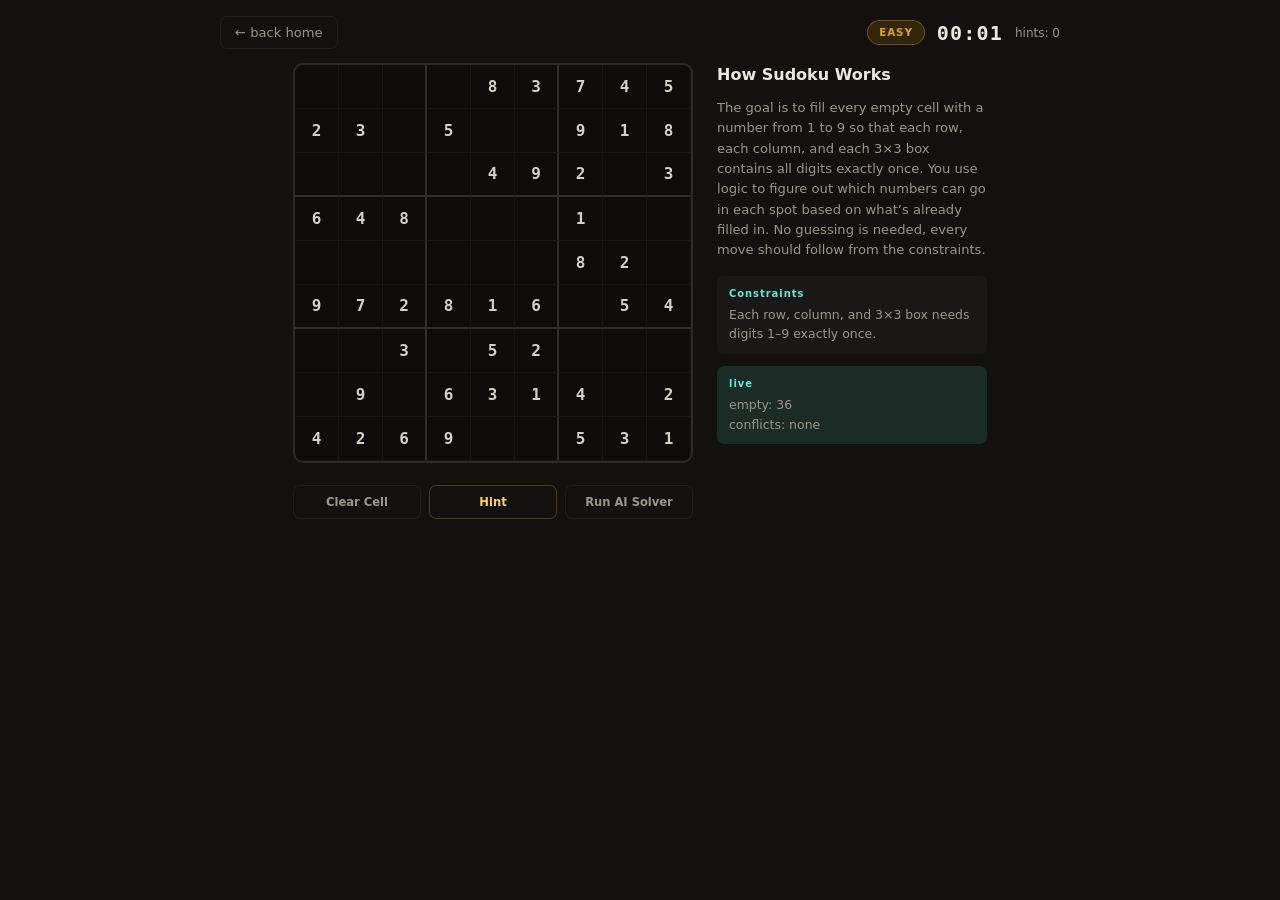
==== frontend/play.html @ f0e798ef "Changing UI features, fized descriptions, removed expert mode, added an animation mode for users to " ====
<!DOCTYPE html>
<html lang="en">
<head>
    <meta charset="UTF-8">
    <meta name="viewport" content="width=device-width, initial-scale=1.0">
    <title>Playing · NinebyNine Sudoku AI</title>
    <link rel="stylesheet" href="style.css">
</head>
<body>
    <div id="play-screen" class="screen active">
        <div class="top-bar">
            <button type="button" class="btn-ghost" data-act="go-home">← back home</button>
            <div class="top-info">
                <span id="badge" class="badge">EASY</span>
                <span id="timer" class="timer">00:00</span>
                <span id="hints-used" class="small-text">hints: 0</span>
            </div>
        </div>
        <div id="win-banner" class="win-banner hidden">Board is full and consistent. Nice.</div>
        <div class="play-row">
            <div class="board-col">
                <div id="board" class="board"></div>
                <div class="numpad" id="numpad"></div>
                <div class="actions">
                    <button type="button" class="act-btn" data-act="erase">Clear Cell</button>
                    <button type="button" class="act-btn hint-btn" data-act="hint">Hint</button>
                    <button type="button" class="act-btn ai-btn" id="ai-toggle" data-act="toggle-ai">Run AI Solver</button>
                </div>
            </div>
            <div class="side-col">
                <div id="panel-info">
                    <h3>How Sudoku Works</h3>
                    <p>The goal is to fill every empty cell with a number from 1 to 9 so that each row, each column, and each 3×3 box contains all digits exactly once. You use logic to figure out which numbers can go in each spot based on what’s already filled in. No guessing is needed, every move should follow from the constraints.</p>
                    <div class="box rules-box"><div class="box-label">Constraints</div>Each row, column, and 3×3 box needs digits 1–9 exactly once.</div>
                    <div class="box stats-box"><div class="box-label">live</div>
                        <div>empty: <span id="st-empty">0</span></div>
                        <div>conflicts: <span id="st-errors">none</span></div>
                    </div>
                </div>
                <div id="panel-ai" class="hidden">
                    <h3>Explore AI Solvers<h3>
                    <p class="ai-sub">Watch how each algorithm solves the puzzle step by step.</p>
                    <button type="button" class="algo-btn" data-act="ai" data-algo="backtracking"><span class="algo-ic">01</span><div><div class="algo-nm">Backtracking</div><div class="algo-tg">first empty cell, try 1–9</div></div><span class="algo-ar">→</span></button>
                    <button type="button" class="algo-btn" data-act="ai" data-algo="mrv"><span class="algo-ic">02</span><div><div class="algo-nm">Minimum Remaining Value (MRV)</div><div class="algo-tg">fewest options first</div></div><span class="algo-ar">→</span></button>
                    <button type="button" class="algo-btn" data-act="ai" data-algo="fc"><span class="algo-ic">03</span><div><div class="algo-nm">Forward checking</div><div class="algo-tg">+ AC-3 after assignments</div></div><span class="algo-ar">→</span></button>
                    <button type="button" class="algo-btn" data-act="ai" data-algo="mincon"><span class="algo-ic">04</span><div><div class="algo-nm">Min-conflicts</div><div class="algo-tg">local search, box swaps</div></div><span class="algo-ar">→</span></button>
                </div>
            </div>
        </div>
    </div>

    <div id="result-screen" class="screen">
        <div class="res-top">
            <button type="button" class="btn-ghost" data-act="go-play">← puzzle</button>
            <button type="button" class="btn-ghost" data-act="go-home">home</button>
        </div>
        <div class="res-title"><span id="res-icon"></span><div><h1 id="res-name"></h1><p id="res-tag" class="res-tag"></p></div></div>
        <div class="res-row">
            <div class="res-left">
                <div class="card"><h3 id="res-how-title">How it works</h3><p id="res-desc"></p></div>
                <div class="card"><h3> + counters</h3><div id="res-metrics" class="met-grid"></div></div>
            </div>
            <div class="res-right">
                <h3>Grid Returned</h3>
                <div id="res-board" class="board sm-board"></div>
            </div>
        </div>
    </div>

    <script src="app.js"></script>
</body>
</html>
---- frontend/style.css ----
/*
  Styles for the sudoku mini-app.
  I’m used to writing components in React at work — this is plain CSS on purpose
  so the whole thing stays easy to open from disk or a static host.
*/

:root {
  /* warm dark theme (tired of the default purple “AI app” look) */
  --bg: #12110f;
  --bg-elevated: #1c1a17;
  --bg-card: #24211c;
  --border-subtle: rgba(255, 255, 255, 0.06);
  --border-strong: rgba(255, 255, 255, 0.12);
  --text: #ece8e1;
  --text-muted: #9c958b;
  --accent: #e3a008;
  --accent-soft: rgba(227, 160, 8, 0.15);
  --accent2: #5eead4;
  --accent2-soft: rgba(94, 234, 212, 0.12);
  --danger: #f87171;
  --danger-soft: rgba(248, 113, 113, 0.12);
  --font-sans: ui-sans-serif, system-ui, -apple-system, "Segoe UI", Roboto, sans-serif;
  --font-mono: ui-monospace, "Cascadia Code", "Consolas", monospace;
  --radius: 10px;
  --radius-sm: 7px;
}

*,
*::before,
*::after {
  box-sizing: border-box;
  margin: 0;
  padding: 0;
}

body {
  font-family: var(--font-sans);
  background: var(--bg);
  color: var(--text);
  min-height: 100vh;
  line-height: 1.5;
}

.screen {
  display: none;
}
.screen.active {
  display: block;
}
.hidden {
  display: none !important;
}

/* --- home --- */
#home-screen {
  min-height: 100vh;
  display: flex;
  align-items: center;
  justify-content: center;
  padding: 24px;
  background:
    radial-gradient(ellipse 80% 50% at 50% -20%, rgba(227, 160, 8, 0.12), transparent),
    var(--bg);
}

.home-wrap {
  text-align: center;
  max-width: 520px;
}

.logo {
  font-size: clamp(2rem, 6vw, 2.75rem);
  font-weight: 800;
  letter-spacing: -0.03em;
  color: var(--text);
}
.logo span {
  color: var(--accent);
  font-weight: 700;
}

.subtitle {
  font-family: var(--font-mono);
  font-size: 0.7rem;
  text-transform: uppercase;
  letter-spacing: 0.14em;
  color: var(--accent2);
  margin-top: 10px;
}

.desc {
  color: var(--text-muted);
  font-size: 0.95rem;
  margin: 18px auto 8px;
  max-width: 34rem;
}

.desc-bio {
  color: var(--text-muted);
  font-size: 0.8rem;
  margin: 0 auto 22px;
  max-width: 32rem;
  opacity: 0.92;
}

.diff-grid {
  display: grid;
  grid-template-columns: repeat(2, 1fr);
  gap: 10px;
  max-width: 360px;
  margin: 0 auto;
}

@media (min-width: 520px) {
  .diff-grid {
    grid-template-columns: repeat(3, minmax(110px, 1fr));
    max-width: 430px;
  }
}

.diff-card {
  display: block;
  padding: 18px 10px;
  border-radius: var(--radius);
  border: 1px solid var(--border-subtle);
  background: var(--bg-card);
  color: inherit;
  text-decoration: none;
  cursor: pointer;
  transition: border-color 0.15s, transform 0.15s, background 0.15s;
  -webkit-tap-highlight-color: transparent;
}
.diff-card:hover {
  border-color: var(--accent-soft);
  background: var(--bg-elevated);
  transform: translateY(-2px);
}

.diff-icon {
  width: 36px;
  height: 36px;
  margin: 0 auto 8px;
  border-radius: 999px;
  display: flex;
  align-items: center;
  justify-content: center;
  font-weight: 800;
  font-size: 0.85rem;
  font-family: var(--font-mono);
  background: var(--border-subtle);
  color: var(--text);
}
.diff-icon--e { background: var(--accent2-soft); color: var(--accent2); }
.diff-icon--m { background: var(--accent-soft); color: var(--accent); }
.diff-icon--h { background: rgba(248, 113, 113, 0.15); color: #fca5a5; }
.diff-icon--x { background: rgba(167, 139, 250, 0.15); color: #c4b5fd; }

.diff-name {
  font-weight: 700;
  font-size: 0.95rem;
}
.diff-clue {
  font-size: 0.7rem;
  color: var(--text-muted);
  margin-top: 4px;
}

.credits {
  margin-top: 28px;
  font-size: 0.72rem;
  color: var(--text-muted);
}

/* --- play chrome --- */
.top-bar {
  display: flex;
  justify-content: space-between;
  align-items: center;
  margin-bottom: 14px;
  padding: 0 2px;
}

.btn-ghost {
  background: transparent;
  border: 1px solid var(--border-subtle);
  border-radius: var(--radius-sm);
  color: var(--text-muted);
  padding: 8px 14px;
  cursor: pointer;
  font-size: 0.82rem;
  font-family: inherit;
  transition: background 0.12s, color 0.12s, border-color 0.12s;
}
.btn-ghost:hover {
  background: var(--border-subtle);
  color: var(--text);
  border-color: var(--border-strong);
}

.top-info {
  display: flex;
  align-items: center;
  gap: 12px;
}

.badge {
  padding: 4px 11px;
  border-radius: 999px;
  font-size: 0.65rem;
  font-weight: 700;
  letter-spacing: 0.08em;
  background: var(--accent-soft);
  color: var(--accent);
  border: 1px solid rgba(227, 160, 8, 0.35);
}

.timer {
  font-family: var(--font-mono);
  font-size: 1.25rem;
  font-weight: 700;
  letter-spacing: 0.06em;
  color: var(--text);
}

.small-text {
  font-size: 0.75rem;
  color: var(--text-muted);
}

.win-banner {
  text-align: center;
  padding: 10px 12px;
  border-radius: var(--radius-sm);
  margin-bottom: 12px;
  font-weight: 600;
  font-size: 0.9rem;
  background: var(--accent2-soft);
  border: 1px solid rgba(94, 234, 212, 0.25);
  color: var(--accent2);
}

#play-screen {
  max-width: 880px;
  margin: 0 auto;
  padding: 16px 18px 32px;
}

.play-row {
  display: flex;
  gap: 24px;
  justify-content: center;
  align-items: flex-start;
  flex-wrap: wrap;
}

.board-col {
  display: flex;
  flex-direction: column;
  align-items: center;
}

.side-col {
  width: 270px;
  min-width: 220px;
}
.side-col h3 {
  font-size: 1rem;
  font-weight: 700;
  margin-bottom: 8px;
  color: var(--text);
}
.side-col p {
  color: var(--text-muted);
  font-size: 0.82rem;
  line-height: 1.55;
  padding: 3px 0;
}

.dev-note {
  font-size: 0.72rem;
  color: var(--text-muted);
  opacity: 0.85;
  border-left: 2px solid var(--border-strong);
  padding-left: 10px;
  margin-top: 10px;
}

/* --- grid --- */
.board {
  display: inline-grid;
  grid-template-columns: repeat(9, 44px);
  grid-template-rows: repeat(9, 44px);
  background: #0d0c0b;
  border-radius: var(--radius);
  border: 2px solid var(--border-strong);
  overflow: hidden;
}

.cell {
  width: 44px;
  height: 44px;
  display: flex;
  align-items: center;
  justify-content: center;
  font-family: var(--font-mono);
  font-size: 1rem;
  cursor: pointer;
  user-select: none;
  transition: background 0.08s;
  border-right: 1px solid rgba(255, 255, 255, 0.04);
  border-bottom: 1px solid rgba(255, 255, 255, 0.04);
}
.cell.br {
  border-right: 2px solid rgba(255, 255, 255, 0.14);
}
.cell.bb {
  border-bottom: 2px solid rgba(255, 255, 255, 0.14);
}
.cell.original {
  color: #d6d0c8;
  font-weight: 700;
  cursor: default;
}
.cell.user-val {
  color: var(--accent);
  font-weight: 600;
}
.cell.selected {
  background: var(--accent-soft);
}
.cell.highlight {
  background: rgba(255, 255, 255, 0.03);
}
.cell.same-val {
  background: rgba(227, 160, 8, 0.08);
}
.cell.error {
  color: var(--danger) !important;
  background: var(--danger-soft) !important;
}
.cell.hint-glow {
  background: rgba(251, 191, 36, 0.2);
  animation: pulse 0.85s ease infinite;
}
.cell.hint-pop {
  color: #fcd34d !important;
  animation: pop 0.35s ease;
}
.cell.solved-cell {
  color: var(--accent2);
  font-weight: 600;
}

@keyframes pulse {
  0%,
  100% {
    box-shadow: inset 0 0 6px rgba(251, 191, 36, 0.12);
  }
  50% {
    box-shadow: inset 0 0 12px rgba(251, 191, 36, 0.22);
  }
}

@keyframes pop {
  0% {
    transform: scale(0.85);
    opacity: 0.5;
  }
  50% {
    transform: scale(1.08);
  }
  100% {
    transform: scale(1);
    opacity: 1;
  }
}

.numpad {
  display: grid;
  grid-template-columns: repeat(9, 1fr);
  gap: 5px;
  margin-top: 12px;
  width: 100%;
  max-width: calc(9 * 44px + 8 * 5px);
}

.num-btn {
  padding: 9px 0;
  border-radius: var(--radius-sm);
  border: 1px solid var(--border-subtle);
  background: var(--bg-elevated);
  color: var(--accent2);
  font-size: 0.95rem;
  font-weight: 700;
  font-family: var(--font-mono);
  cursor: pointer;
  transition: background 0.1s, border-color 0.1s;
}
.num-btn:hover {
  background: var(--bg-card);
  border-color: var(--border-strong);
}
.num-btn.done {
  opacity: 0.25;
  cursor: default;
}

.actions {
  display: flex;
  gap: 8px;
  margin-top: 10px;
  width: 100%;
  max-width: calc(9 * 44px + 8 * 5px);
}

.act-btn {
  flex: 1;
  padding: 9px 8px;
  border-radius: var(--radius-sm);
  border: 1px solid var(--border-subtle);
  background: transparent;
  color: var(--text-muted);
  font-size: 0.72rem;
  font-weight: 600;
  font-family: inherit;
  cursor: pointer;
  transition: background 0.1s, color 0.1s;
}
.act-btn:hover {
  background: var(--border-subtle);
  color: var(--text);
}
.hint-btn {
  border-color: rgba(251, 191, 36, 0.25);
  color: #fcd34d;
}
.ai-btn.on {
  background: var(--accent-soft);
  border-color: rgba(227, 160, 8, 0.45);
  color: var(--accent);
}

.box {
  margin-top: 12px;
  padding: 10px 12px;
  border-radius: var(--radius-sm);
  font-size: 0.78rem;
  color: var(--text-muted);
  line-height: 1.55;
}
.rules-box {
  background: rgba(255, 255, 255, 0.03);
}
.stats-box {
  background: var(--accent2-soft);
}
.box-label {
  font-size: 0.62rem;
  font-weight: 700;
  letter-spacing: 0.1em;
  margin-bottom: 4px;
  color: var(--text-muted);
}
.rules-box .box-label {
  color: var(--accent2);
}
.stats-box .box-label {
  color: var(--accent2);
}

.ai-sub {
  font-size: 0.72rem;
  color: var(--text-muted);
  margin-bottom: 10px;
}

.algo-btn {
  display: flex;
  align-items: center;
  width: 100%;
  padding: 10px 12px;
  border-radius: var(--radius-sm);
  border: 1px solid var(--border-subtle);
  background: var(--bg-card);
  cursor: pointer;
  margin-bottom: 7px;
  font-family: inherit;
  color: inherit;
  gap: 10px;
  text-align: left;
  transition: border-color 0.12s, background 0.12s;
}
.algo-btn:hover {
  border-color: var(--border-strong);
  background: var(--bg-elevated);
}

.algo-ic {
  font-size: 0.72rem;
  font-weight: 800;
  font-family: var(--font-mono);
  flex-shrink: 0;
  width: 2rem;
  color: var(--accent);
}
.algo-nm {
  font-weight: 700;
  font-size: 0.82rem;
}
.algo-tg {
  font-size: 0.68rem;
  color: var(--text-muted);
  margin-top: 2px;
}
.algo-ar {
  margin-left: auto;
  color: var(--text-muted);
  font-size: 0.85rem;
}

/* results screen */
#result-screen {
  max-width: 960px;
  margin: 0 auto;
  padding: 16px 20px 40px;
}

.res-top {
  display: flex;
  gap: 8px;
  margin-bottom: 14px;
}

.res-title {
  display: flex;
  align-items: center;
  gap: 12px;
  margin-bottom: 16px;
}
.res-title span {
  font-size: 1.75rem;
  font-weight: 800;
  font-family: var(--font-mono);
  color: var(--accent);
}
.res-title h1 {
  font-size: 1.35rem;
  font-weight: 800;
}
.res-tag {
  color: var(--accent2);
  font-size: 0.8rem;
  font-weight: 600;
  margin-top: 2px;
}

.res-row {
  display: flex;
  gap: 22px;
  flex-wrap: wrap;
}

.res-left {
  flex: 1;
  min-width: 260px;
}
.res-right {
  width: 340px;
  min-width: 280px;
}
.res-right h3 {
  font-size: 0.85rem;
  font-weight: 700;
  margin-bottom: 8px;
}

.card {
  background: var(--bg-card);
  border: 1px solid var(--border-subtle);
  border-radius: var(--radius);
  padding: 14px 16px;
  margin-bottom: 10px;
}
.card h3 {
  font-size: 0.85rem;
  font-weight: 700;
  margin-bottom: 6px;
}
.card p {
  color: #d4cfc7;
  font-size: 0.84rem;
  line-height: 1.55;
}

.met-grid {
  display: grid;
  grid-template-columns: 1fr 1fr;
  gap: 8px;
}

.met-card {
  background: var(--bg);
  border: 1px solid var(--border-subtle);
  border-radius: var(--radius-sm);
  padding: 8px 10px;
}

.met-label {
  font-size: 0.58rem;
  font-weight: 700;
  text-transform: uppercase;
  letter-spacing: 0.08em;
  color: var(--text-muted);
}

.met-val {
  font-size: 1rem;
  font-weight: 800;
  font-family: var(--font-mono);
  margin-top: 2px;
}

.sm-board {
  grid-template-columns: repeat(9, 32px) !important;
  grid-template-rows: repeat(9, 32px) !important;
}
.sm-board .cell {
  width: 32px !important;
  height: 32px !important;
  font-size: 0.78rem !important;
}
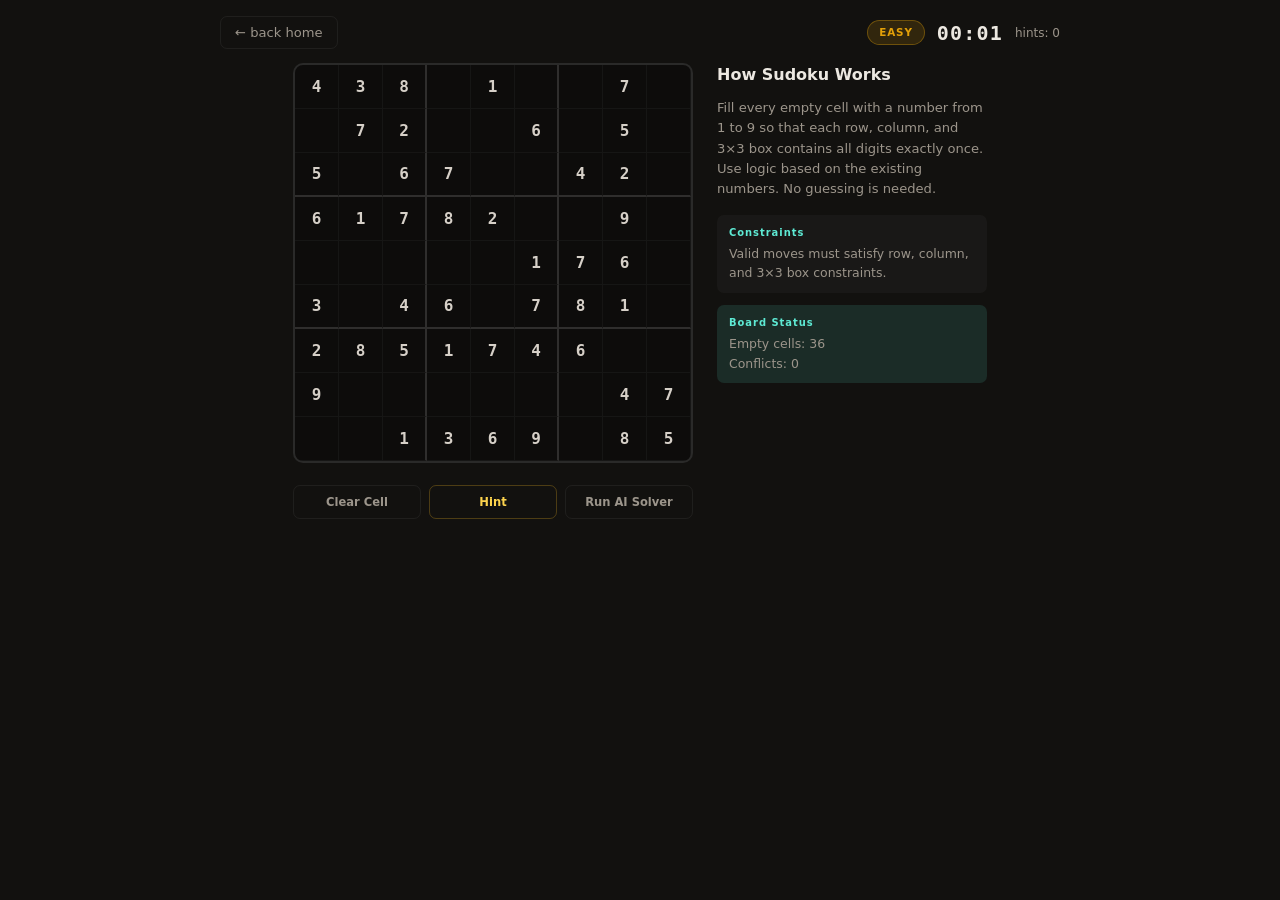
==== commit cd8b26b1: "Change animation time to present in seconds not miliseconds" ====
--- a/frontend/play.html
+++ b/frontend/play.html
@@ -30,20 +30,20 @@
             <div class="side-col">
                 <div id="panel-info">
                     <h3>How Sudoku Works</h3>
-                    <p>The goal is to fill every empty cell with a number from 1 to 9 so that each row, each column, and each 3×3 box contains all digits exactly once. You use logic to figure out which numbers can go in each spot based on what’s already filled in. No guessing is needed, every move should follow from the constraints.</p>
-                    <div class="box rules-box"><div class="box-label">Constraints</div>Each row, column, and 3×3 box needs digits 1–9 exactly once.</div>
-                    <div class="box stats-box"><div class="box-label">live</div>
-                        <div>empty: <span id="st-empty">0</span></div>
-                        <div>conflicts: <span id="st-errors">none</span></div>
+                    <p>Fill every empty cell with a number from 1 to 9 so that each row, column, and 3×3 box contains all digits exactly once. Use logic based on the existing numbers. No guessing is needed.</p>
+                    <div class="box rules-box"><div class="box-label">Constraints</div>Valid moves must satisfy row, column, and 3×3 box constraints.</div>
+                    <div class="box stats-box"><div class="box-label">Board Status</div>
+                        <div>Empty cells: <span id="st-empty">0</span></div>
+                        <div>Conflicts: <span id="st-errors">0</span></div>
                     </div>
                 </div>
                 <div id="panel-ai" class="hidden">
-                    <h3>Explore AI Solvers<h3>
+                    <h3>Explore AI Solvers</h3>
                     <p class="ai-sub">Watch how each algorithm solves the puzzle step by step.</p>
                     <button type="button" class="algo-btn" data-act="ai" data-algo="backtracking"><span class="algo-ic">01</span><div><div class="algo-nm">Backtracking</div><div class="algo-tg">first empty cell, try 1–9</div></div><span class="algo-ar">→</span></button>
                     <button type="button" class="algo-btn" data-act="ai" data-algo="mrv"><span class="algo-ic">02</span><div><div class="algo-nm">Minimum Remaining Value (MRV)</div><div class="algo-tg">fewest options first</div></div><span class="algo-ar">→</span></button>
-                    <button type="button" class="algo-btn" data-act="ai" data-algo="fc"><span class="algo-ic">03</span><div><div class="algo-nm">Forward checking</div><div class="algo-tg">+ AC-3 after assignments</div></div><span class="algo-ar">→</span></button>
-                    <button type="button" class="algo-btn" data-act="ai" data-algo="mincon"><span class="algo-ic">04</span><div><div class="algo-nm">Min-conflicts</div><div class="algo-tg">local search, box swaps</div></div><span class="algo-ar">→</span></button>
+                    <button type="button" class="algo-btn" data-act="ai" data-algo="fc"><span class="algo-ic">03</span><div><div class="algo-nm">Forward Checking</div><div class="algo-tg">domain pruning with look-ahead</div></div><span class="algo-ar">→</span></button>
+                    <button type="button" class="algo-btn" data-act="ai" data-algo="mincon"><span class="algo-ic">04</span><div><div class="algo-nm">Min-Conflicts</div><div class="algo-tg">local search conflict repair</div></div><span class="algo-ar">→</span></button>
                 </div>
             </div>
         </div>
@@ -58,10 +58,16 @@
         <div class="res-row">
             <div class="res-left">
                 <div class="card"><h3 id="res-how-title">How it works</h3><p id="res-desc"></p></div>
-                <div class="card"><h3> + counters</h3><div id="res-metrics" class="met-grid"></div></div>
+                <div class="card">
+                    <h3>Metrics and Counters</h3>
+                    <p id="res-metric-note" class="res-note"></p>
+                    <div id="res-metrics" class="met-grid"></div>
+                    <p id="res-runtime-note" class="res-note hidden"></p>
+                    <p id="res-status" class="res-note hidden"></p>
+                </div>
             </div>
             <div class="res-right">
-                <h3>Grid Returned</h3>
+                <h3>Final Solution</h3>
                 <div id="res-board" class="board sm-board"></div>
             </div>
         </div>
--- a/frontend/style.css
+++ b/frontend/style.css
@@ -103,6 +103,13 @@
   opacity: 0.92;
 }
 
+.desc-note {
+  color: #d4cfc7;
+  font-size: 0.78rem;
+  margin: 8px auto 10px;
+  max-width: 34rem;
+}
+
 .diff-grid {
   display: grid;
   grid-template-columns: repeat(2, 1fr);
@@ -592,6 +599,13 @@
   line-height: 1.55;
 }
 
+.res-note {
+  color: var(--text-muted);
+  font-size: 0.74rem;
+  line-height: 1.45;
+  margin-bottom: 8px;
+}
+
 .met-grid {
   display: grid;
   grid-template-columns: 1fr 1fr;
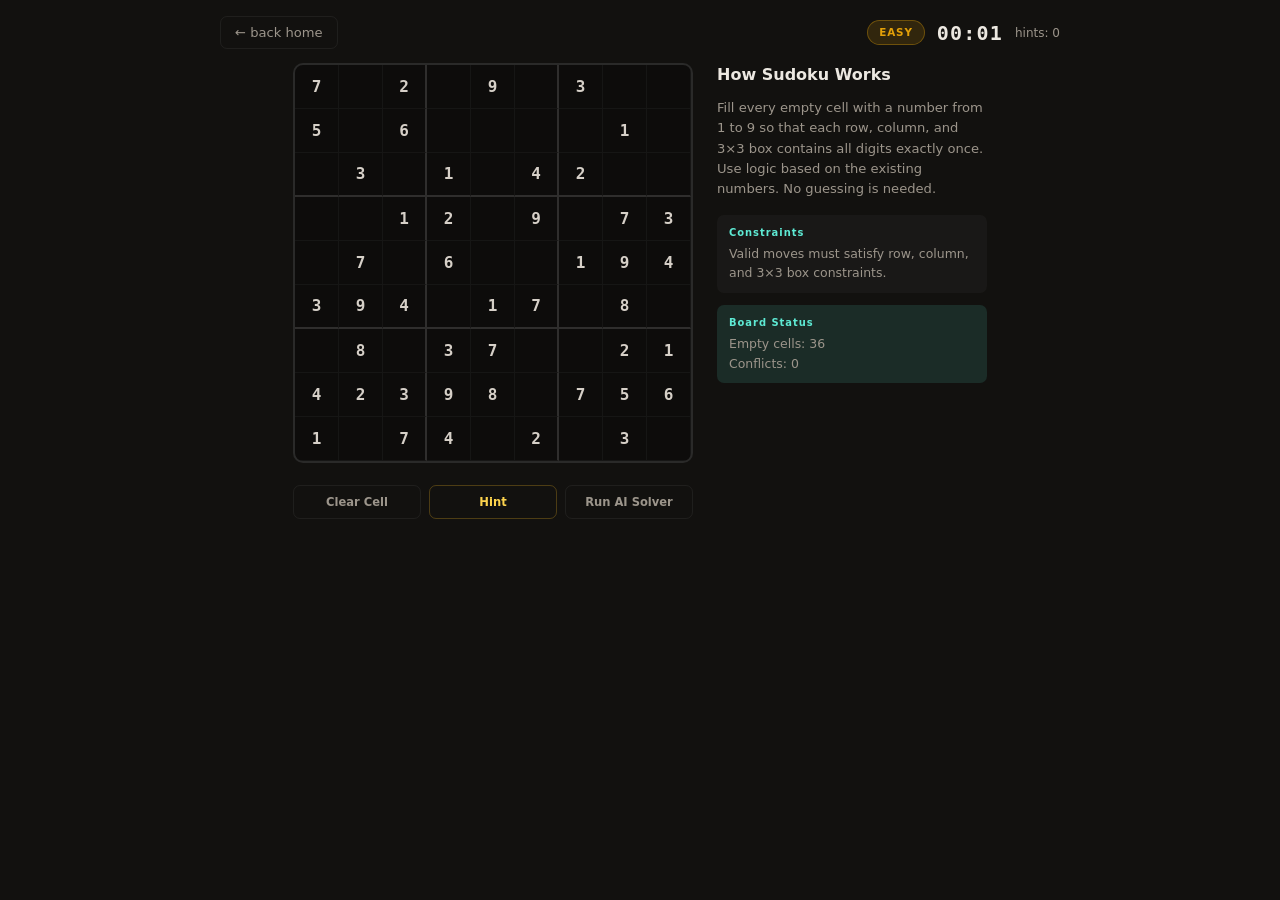
==== commit d53c1761: "Updating changes" ====
--- a/frontend/play.html
+++ b/frontend/play.html
@@ -63,12 +63,22 @@
                     <p id="res-metric-note" class="res-note"></p>
                     <div id="res-metrics" class="met-grid"></div>
                     <p id="res-runtime-note" class="res-note hidden"></p>
-                    <p id="res-status" class="res-note hidden"></p>
                 </div>
             </div>
             <div class="res-right">
                 <h3>Final Solution</h3>
                 <div id="res-board" class="board sm-board"></div>
+                <div class="replay-actions">
+                    <button type="button" id="res-replay-btn" class="btn-ghost replay-btn hidden" data-act="replay">
+                        Replay Animation
+                    </button>
+                    <button type="button" id="res-replay-slow-btn" class="btn-ghost replay-btn hidden" data-act="replay-slow">
+                        Replay at 0.5x
+                    </button>
+                    <button type="button" id="res-pause-btn" class="btn-ghost replay-btn hidden" data-act="pause-replay">
+                        Pause Replay
+                    </button>
+                </div>
             </div>
         </div>
     </div>
--- a/frontend/style.css
+++ b/frontend/style.css
@@ -606,6 +606,17 @@
   margin-bottom: 8px;
 }
 
+.replay-btn {
+  margin-top: 10px;
+  width: fit-content;
+}
+
+.replay-actions {
+  display: flex;
+  gap: 8px;
+  flex-wrap: wrap;
+}
+
 .met-grid {
   display: grid;
   grid-template-columns: 1fr 1fr;
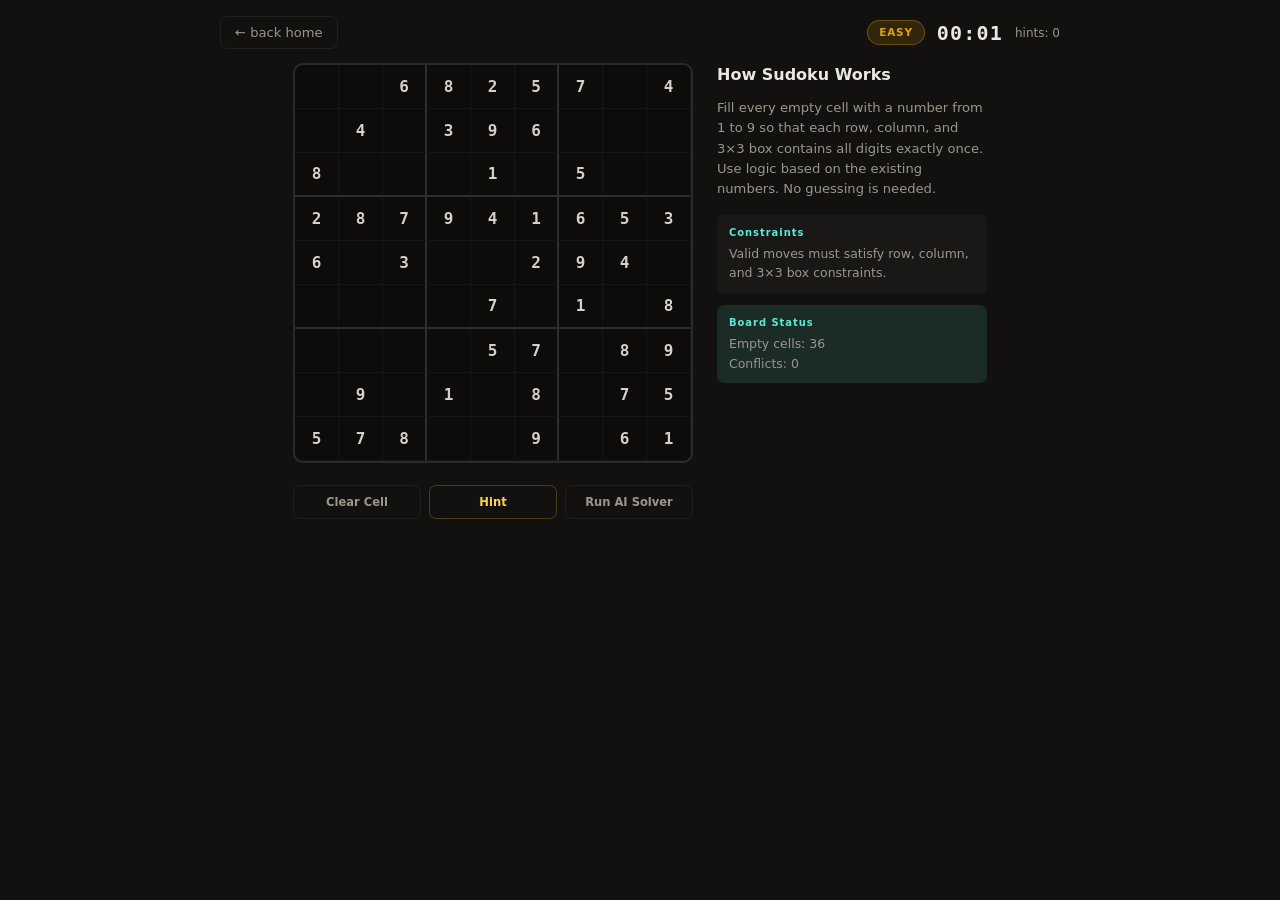
==== commit dc8cb8c6: "final touches on code" ====
--- a/frontend/play.html
+++ b/frontend/play.html
@@ -1,3 +1,12 @@
+<!--
+  The actual play screen
+  - The 9x9 board
+  - Back button and timer
+  - Actions for clearing cells, getting hints, and running AI solver
+  - Side panel with rules and stats
+  - Result screen with replay controls
+-->
+
 <!DOCTYPE html>
 <html lang="en">
 <head>
--- a/frontend/style.css
+++ b/frontend/style.css
@@ -1,7 +1,9 @@
 /*
-  Styles for the sudoku mini-app.
-  I’m used to writing components in React at work — this is plain CSS on purpose
-  so the whole thing stays easy to open from disk or a static host.
+  Styles for the app
+  Includes:
+  - Home/Landing screen
+  - Puzzle play screen
+  - Solver results and replay controls
 */
 
 :root {
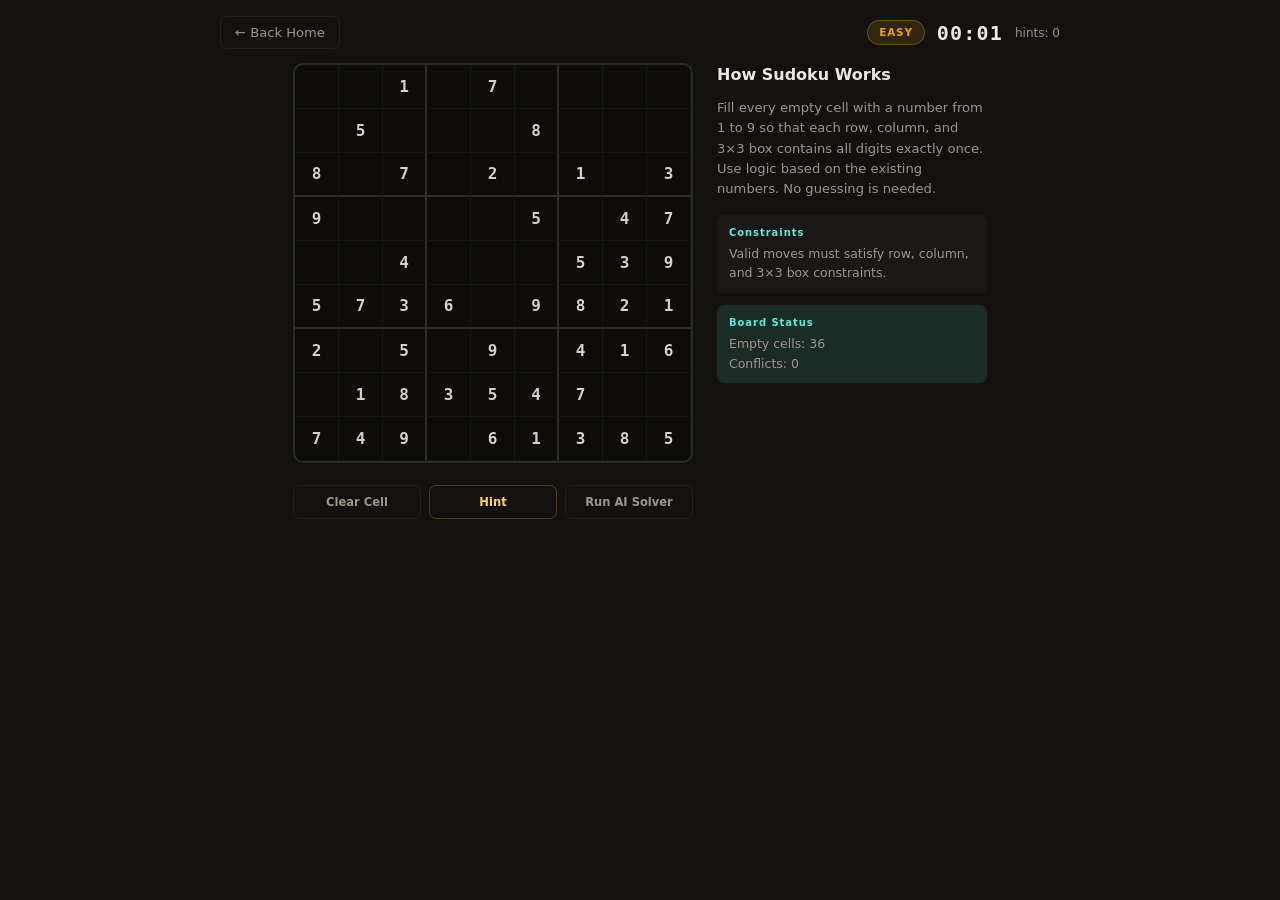
==== commit 711e0c4c: "final touches" ====
--- a/frontend/play.html
+++ b/frontend/play.html
@@ -1,11 +1,4 @@
-<!--
-  The actual play screen
-  - The 9x9 board
-  - Back button and timer
-  - Actions for clearing cells, getting hints, and running AI solver
-  - Side panel with rules and stats
-  - Result screen with replay controls
--->
+<!-- Play and results screens: board interaction, solver controls, and analysis view -->
 
 <!DOCTYPE html>
 <html lang="en">
@@ -18,7 +11,7 @@
 <body>
     <div id="play-screen" class="screen active">
         <div class="top-bar">
-            <button type="button" class="btn-ghost" data-act="go-home">← back home</button>
+            <button type="button" class="btn-ghost" data-act="go-home">← Back Home</button>
             <div class="top-info">
                 <span id="badge" class="badge">EASY</span>
                 <span id="timer" class="timer">00:00</span>
@@ -60,13 +53,13 @@
 
     <div id="result-screen" class="screen">
         <div class="res-top">
-            <button type="button" class="btn-ghost" data-act="go-play">← puzzle</button>
-            <button type="button" class="btn-ghost" data-act="go-home">home</button>
+            <button type="button" class="btn-ghost" data-act="go-play">← Puzzle</button>
+            <button type="button" class="btn-ghost" data-act="go-home">Home</button>
         </div>
         <div class="res-title"><span id="res-icon"></span><div><h1 id="res-name"></h1><p id="res-tag" class="res-tag"></p></div></div>
         <div class="res-row">
             <div class="res-left">
-                <div class="card"><h3 id="res-how-title">How it works</h3><p id="res-desc"></p></div>
+                <div class="card"><h3 id="res-how-title">How It Works</h3><p id="res-desc"></p></div>
                 <div class="card">
                     <h3>Metrics and Counters</h3>
                     <p id="res-metric-note" class="res-note"></p>
--- a/frontend/style.css
+++ b/frontend/style.css
@@ -7,7 +7,7 @@
 */
 
 :root {
-  /* warm dark theme (tired of the default purple “AI app” look) */
+  /* A better darker theme instead of the purple */
   --bg: #12110f;
   --bg-elevated: #1c1a17;
   --bg-card: #24211c;
